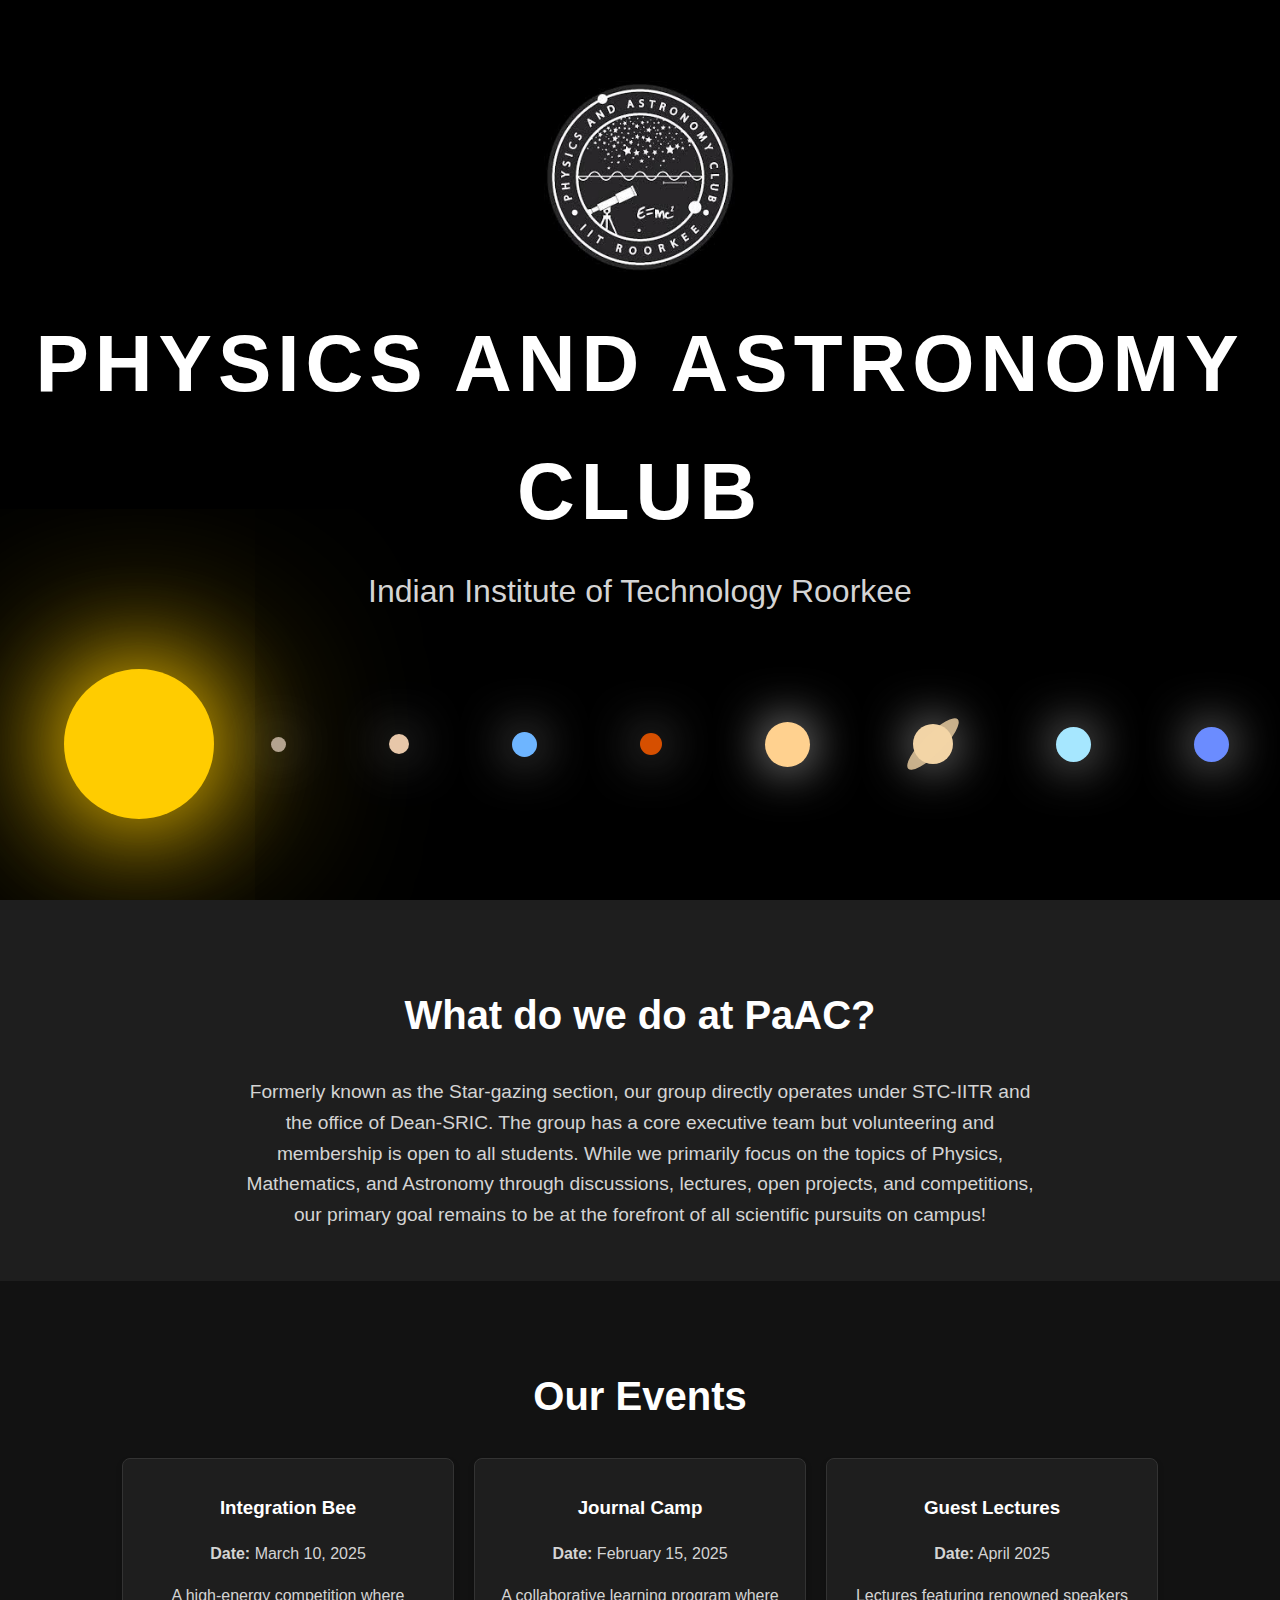
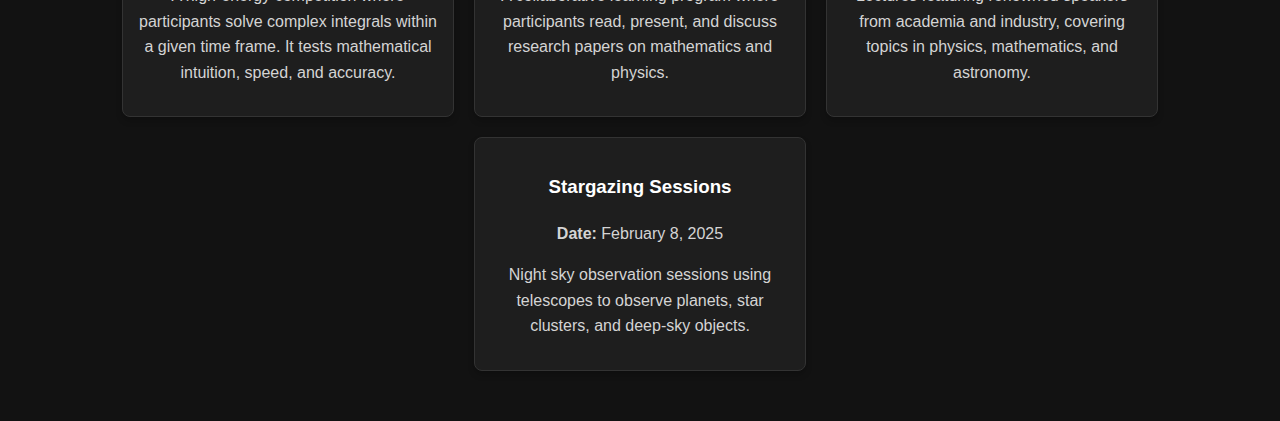
==== index.html @ 5eab85cd "Add files via upload" ====
<!DOCTYPE html>
<html lang="en">
<head>
  <meta charset="UTF-8">
  <meta name="viewport" content="width=device-width, initial-scale=1.0">
  <title>Physics and Astronomy Club - IIT Roorkee</title>
  <link rel="stylesheet" href="styles.css">
</head>
<body>
  <header>
    <div class="blinking-dots">
      <!-- Adding blinking stars -->
      <div class="dot" style="top: 5%; left: 10%; animation-delay: 0s;"></div>
      <div class="dot" style="top: 15%; left: 25%; animation-delay: 0.5s;"></div>
      <div class="dot" style="top: 25%; left: 40%; animation-delay: 1s;"></div>
      <div class="dot" style="top: 35%; left: 55%; animation-delay: 1.5s;"></div>
      <div class="dot" style="top: 45%; left: 70%; animation-delay: 2s;"></div>
      <div class="dot" style="top: 55%; left: 85%; animation-delay: 2.5s;"></div>
      <div class="dot" style="top: 65%; left: 15%; animation-delay: 3s;"></div>
      <div class="dot" style="top: 75%; left: 30%; animation-delay: 3.5s;"></div>
      <div class="dot" style="top: 85%; left: 45%; animation-delay: 4s;"></div>
    </div>
    <div>
      <img src="logo.jpg" alt="PaAC Logo" class="logo">
      <h1>Physics and Astronomy Club</h1>
      <p>Indian Institute of Technology Roorkee</p>
    </div>
    <div class="solar-system">
      <div class="sun"></div>
      <div class="planet mercury"></div>
      <div class="planet venus"></div>
      <div class="planet earth"></div>
      <div class="planet mars"></div>
      <div class="planet jupiter"></div>
      <div class="planet saturn"></div>
      <div class="planet uranus"></div>
      <div class="planet neptune"></div>
    </div>
  </header>
  <section class="about-section">
    <h2>What do we do at PaAC?</h2>
    <p>
      Formerly known as the Star-gazing section, our group directly operates under STC-IITR and the office of Dean-SRIC. The group has a core executive team but volunteering and membership is open to all students. While we primarily focus on the topics of Physics, Mathematics, and Astronomy through discussions, lectures, open projects, and competitions, our primary goal remains to be at the forefront of all scientific pursuits on campus!
    </p>
  </section>
  <section class="events-section">
    <h2>Our Events</h2>
    <div class="event-list">
      <!-- Integration Bee -->
      <a href="integration-bee.html" class="event-card" style="text-decoration: none;">
        <h3>Integration Bee</h3>
        <p><strong>Date:</strong> March 10, 2025</p>
        <p>A high-energy competition where participants solve complex integrals within a given time frame. It tests mathematical intuition, speed, and accuracy.</p>
      </a>
      <!-- Journal Camp -->
      <a href="journal-camp.html" class="event-card" style="text-decoration: none;">
        <h3>Journal Camp</h3>
        <p><strong>Date:</strong> February 15, 2025</p>
        <p>A collaborative learning program where participants read, present, and discuss research papers on mathematics and physics.</p>
      </a>
      <!-- Guest Lectures -->
      <a href="guest-lectures.html" class="event-card" style="text-decoration: none;">
        <h3>Guest Lectures</h3>
        <p><strong>Date:</strong> April 2025</p>
        <p>Lectures featuring renowned speakers from academia and industry, covering topics in physics, mathematics, and astronomy.</p>
      </a>
      <!-- Stargazing Sessions -->
      <a href="stargazing-sessions.html" class="event-card" style="text-decoration: none;">
        <h3>Stargazing Sessions</h3>
        <p><strong>Date:</strong> February 8, 2025</p>
        <p>Night sky observation sessions using telescopes to observe planets, star clusters, and deep-sky objects.</p>
      </a>
    </div>
  </section>
</body>
</html>
---- styles.css ----
body {
  margin: 0;
  font-family: Arial, sans-serif;
  overflow-x: hidden;
  line-height: 1.6;
  background-color: #000000; 
  color: #e0e0e0;
}

/* Header Section */
header {
  position: relative;
  height: 100vh; /* Full-screen height */
  display: flex;
  flex-direction: column;
  justify-content: center;
  align-items: center;
  text-align: center;
  overflow: hidden;
}

header h1 {
  font-size: 5rem; /* Larger font size */
  margin: 0;
  text-transform: uppercase;
  letter-spacing: 6px; /* Thicker spacing */
  color: #ffffff;
  font-weight: bold; /* Bold text */
}

header p {
  font-size: 2rem; /* Larger subtitle */
  margin-top: 10px;
  color: #d4d4d4;
  font-weight: 500; /* Slightly thicker subtitle */
}

.logo {
  width: 15%; /* Logo size as a percentage of the heading */
  max-width: 200px; /* Maximum size for larger screens */
  margin-bottom: 20px;
  position: relative;
}

/* Blinking Stars */
.blinking-dots {
  position: absolute;
  top: 0;
  left: 0;
  width: 100%;
  height: 100%;
  z-index: -1;
}

.dot {
  position: absolute;
  width: 3px;
  height: 3px;
  background-color: #ffffff;
  border-radius: 50%;
  opacity: 0;
  animation: blink 2s infinite;
}

@keyframes blink {
  0%, 100% {
    opacity: 0;
  }
  50% {
    opacity: 1;
  }
}

/* Solar System */
.solar-system {
  position: relative;
  width: 100%;
  height: 150px; /* Height for planets */
  margin-top: 20px;
  display: flex;
  justify-content: space-around;
  align-items: center;
}

.sun {
  position: absolute;
  top: 50%;
  left: 5%; /* Sun on the left */
  transform: translateY(-50%);
  width: 150px; /* Full circle sun */
  height: 150px;
  background-color: #ffcc00;
  border-radius: 50%;
  box-shadow: 0 0 100px #ffcc00, 0 0 200px #ffcc00;
  z-index: 1; /* Ensure sun is above planets */
}

.planet {
  position: relative;
  border-radius: 50%;
  box-shadow: 0 0 50px rgba(255, 255, 255, 0.8); /* Brighter glow */
  z-index: 2; /* Ensure planets are above star field */
}

.mercury {
  width: 15px;
  height: 15px;
  background-color: #b3a38f;
  margin-left: 220px;
}

.venus {
  width: 20px;
  height: 20px;
  background-color: #e7c7a9;
}

.earth {
  width: 25px;
  height: 25px;
  background-color: #6eb5ff;
}

.mars {
  width: 22px;
  height: 22px;
  background-color: #d64f00;
}

.jupiter {
  width: 45px;
  height: 45px;
  background-color: #ffd18f;
}

.saturn {
  width: 40px;
  height: 40px;
  background-color: #f2d4a6;
  position: relative;
}

.saturn::after {
  content: '';
  position: absolute;
  top: 50%;
  left: 50%;
  transform: translate(-50%, -50%) rotate(-45deg);
  width: 70px;
  height: 20px;
  background-color: rgba(242, 212, 166, 0.8);
  border-radius: 50%;
}

.uranus {
  width: 35px;
  height: 35px;
  background-color: #a6e7ff;
}

.neptune {
  width: 35px;
  height: 35px;
  background-color: #6b8cff;
}

/* About Section */
.about-section {
  padding: 50px 20px;
  text-align: center;
  background-color: #1e1e1e; /* Slightly lighter dark theme */
}

.about-section h2 {
  font-size: 2.5rem;
  margin-bottom: 30px;
  color: #ffffff;
}

.about-section p {
  font-size: 1.2rem;
  margin: 0 auto;
  max-width: 800px;
  color: #d4d4d4;
}

/* Events Section */
.events-section {
  padding: 50px 20px;
  text-align: center;
  background-color: #121212; /* Same as body for seamless transition */
}

.events-section h2 {
  font-size: 2.5rem;
  margin-bottom: 30px;
  color: #ffffff;
}

.event-list {
  display: flex;
  flex-wrap: wrap;
  gap: 20px;
  justify-content: center;
}

.event-card {
  background-color: #1e1e1e; /* Dark theme card */
  border: 1px solid #333333;
  border-radius: 8px;
  padding: 15px;
  width: 300px;
  text-align: center;
  transition: transform 0.3s ease, box-shadow 0.3s ease;
  box-shadow: 0 4px 6px rgba(0, 0, 0, 0.2);
}

.event-card:hover {
  transform: scale(1.05);
  box-shadow: 0 8px 12px rgba(0, 0, 0, 0.3);
}

.event-card img {
  max-width: 100%;
  height: auto;
  border-radius: 8px;
}

.event-card h3 {
  color: #ffffff;
}

.event-card p {
  color: #d4d4d4;
}

/* Responsive Design */
@media (max-width: 768px) {
  header h1 {
    font-size: 3.5rem; /* Adjusted for smaller screens */
  }

  header p {
    font-size: 1.5rem; /* Adjusted for smaller screens */
  }

  .logo {
    width: 25%; /* Smaller logo for mobile */
  }

  .about-section h2,
  .events-section h2 {
    font-size: 2rem;
  }
}
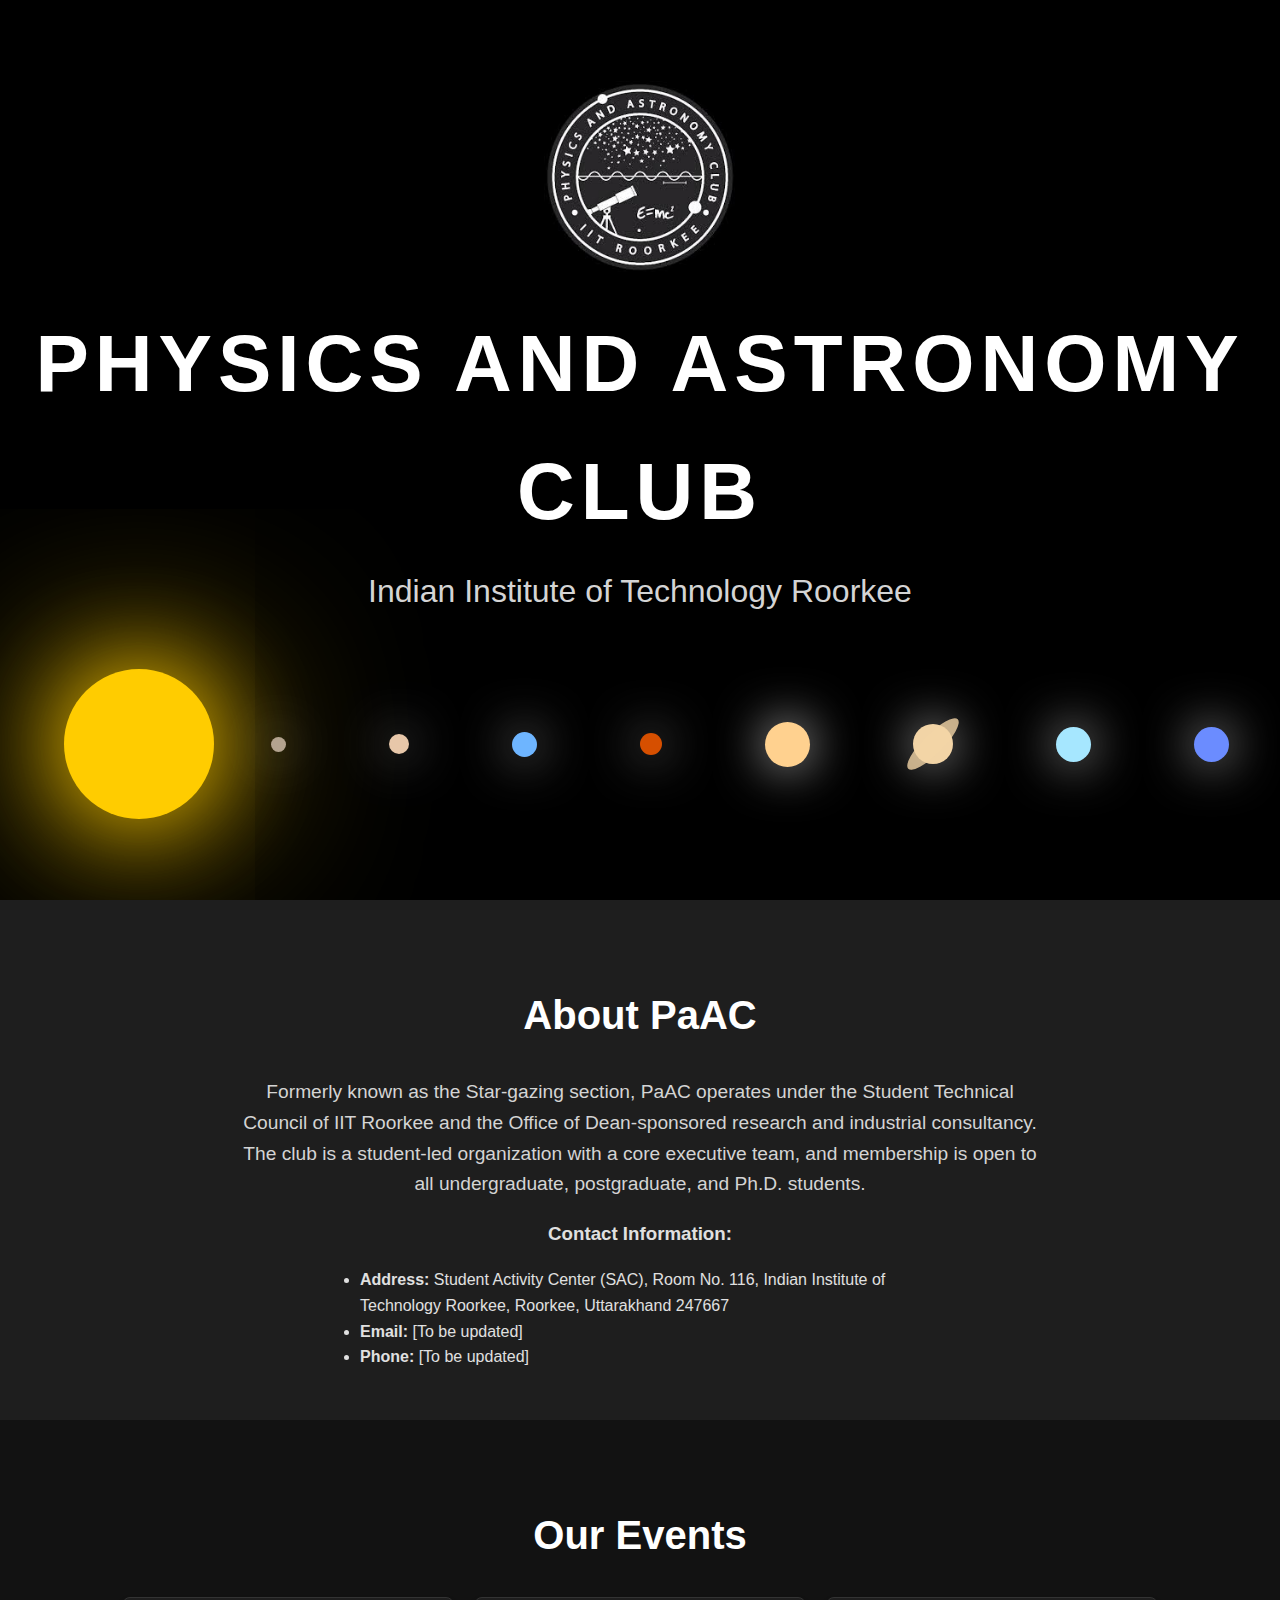
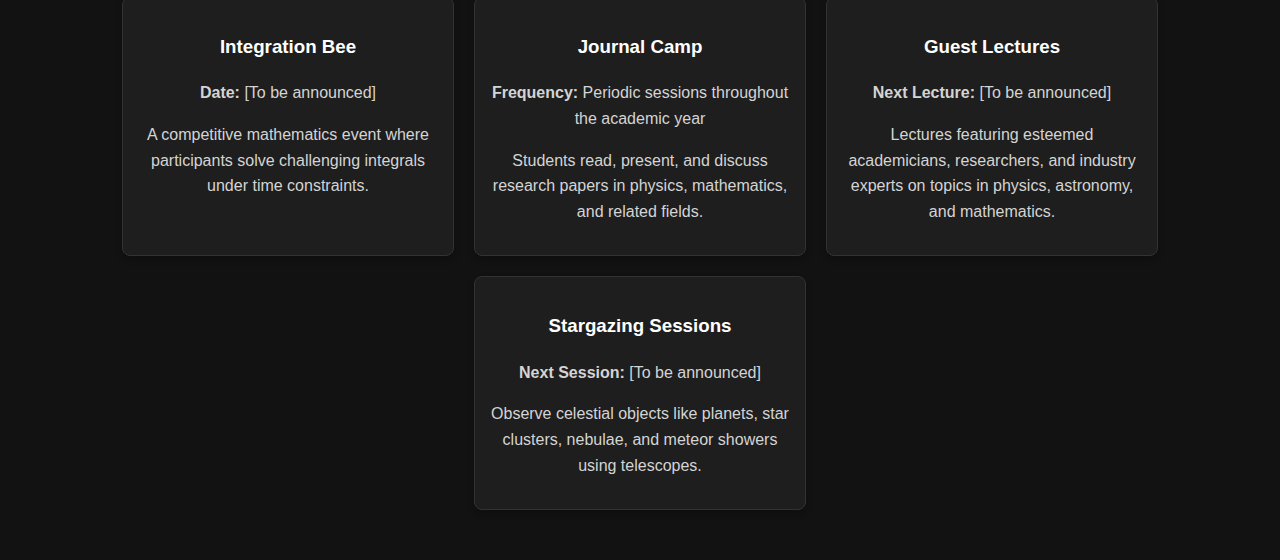
==== commit d7065e4d: "Update index.html" ====
--- a/index.html
+++ b/index.html
@@ -38,10 +38,16 @@
     </div>
   </header>
   <section class="about-section">
-    <h2>What do we do at PaAC?</h2>
+    <h2>About PaAC</h2>
     <p>
-      Formerly known as the Star-gazing section, our group directly operates under STC-IITR and the office of Dean-SRIC. The group has a core executive team but volunteering and membership is open to all students. While we primarily focus on the topics of Physics, Mathematics, and Astronomy through discussions, lectures, open projects, and competitions, our primary goal remains to be at the forefront of all scientific pursuits on campus!
+      Formerly known as the Star-gazing section, PaAC operates under the Student Technical Council of IIT Roorkee and the Office of Dean-sponsored research and industrial consultancy. The club is a student-led organization with a core executive team, and membership is open to all undergraduate, postgraduate, and Ph.D. students.
     </p>
+    <h3>Contact Information:</h3>
+    <ul style="text-align: left; max-width: 600px; margin: 0 auto;">
+      <li><strong>Address:</strong> Student Activity Center (SAC), Room No. 116, Indian Institute of Technology Roorkee, Roorkee, Uttarakhand 247667</li>
+      <li><strong>Email:</strong> [To be updated]</li>
+      <li><strong>Phone:</strong> [To be updated]</li>
+    </ul>
   </section>
   <section class="events-section">
     <h2>Our Events</h2>
@@ -49,28 +55,28 @@
       <!-- Integration Bee -->
       <a href="integration-bee.html" class="event-card" style="text-decoration: none;">
         <h3>Integration Bee</h3>
-        <p><strong>Date:</strong> March 10, 2025</p>
-        <p>A high-energy competition where participants solve complex integrals within a given time frame. It tests mathematical intuition, speed, and accuracy.</p>
+        <p><strong>Date:</strong> [To be announced]</p>
+        <p>A competitive mathematics event where participants solve challenging integrals under time constraints.</p>
       </a>
       <!-- Journal Camp -->
       <a href="journal-camp.html" class="event-card" style="text-decoration: none;">
         <h3>Journal Camp</h3>
-        <p><strong>Date:</strong> February 15, 2025</p>
-        <p>A collaborative learning program where participants read, present, and discuss research papers on mathematics and physics.</p>
+        <p><strong>Frequency:</strong> Periodic sessions throughout the academic year</p>
+        <p>Students read, present, and discuss research papers in physics, mathematics, and related fields.</p>
       </a>
       <!-- Guest Lectures -->
       <a href="guest-lectures.html" class="event-card" style="text-decoration: none;">
         <h3>Guest Lectures</h3>
-        <p><strong>Date:</strong> April 2025</p>
-        <p>Lectures featuring renowned speakers from academia and industry, covering topics in physics, mathematics, and astronomy.</p>
+        <p><strong>Next Lecture:</strong> [To be announced]</p>
+        <p>Lectures featuring esteemed academicians, researchers, and industry experts on topics in physics, astronomy, and mathematics.</p>
       </a>
       <!-- Stargazing Sessions -->
       <a href="stargazing-sessions.html" class="event-card" style="text-decoration: none;">
         <h3>Stargazing Sessions</h3>
-        <p><strong>Date:</strong> February 8, 2025</p>
-        <p>Night sky observation sessions using telescopes to observe planets, star clusters, and deep-sky objects.</p>
+        <p><strong>Next Session:</strong> [To be announced]</p>
+        <p>Observe celestial objects like planets, star clusters, nebulae, and meteor showers using telescopes.</p>
       </a>
     </div>
   </section>
 </body>
-</html>+</html>
